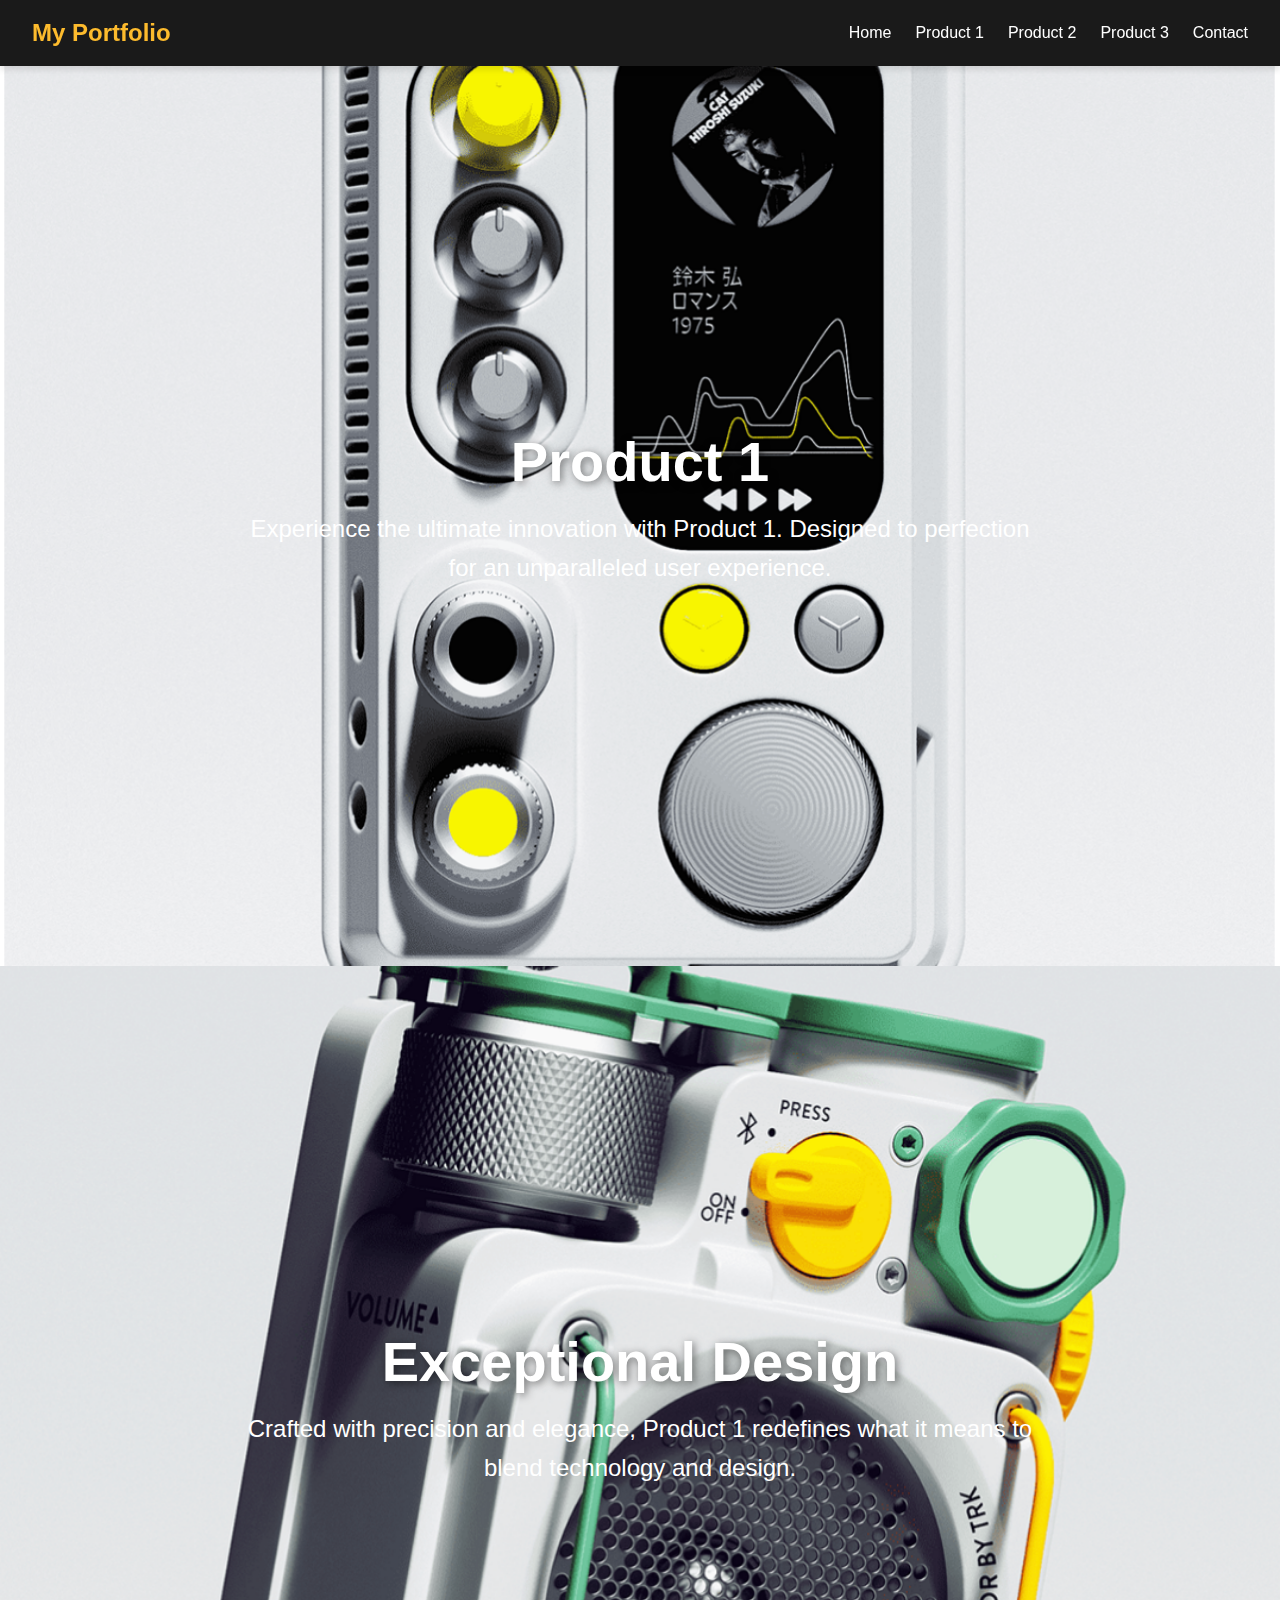
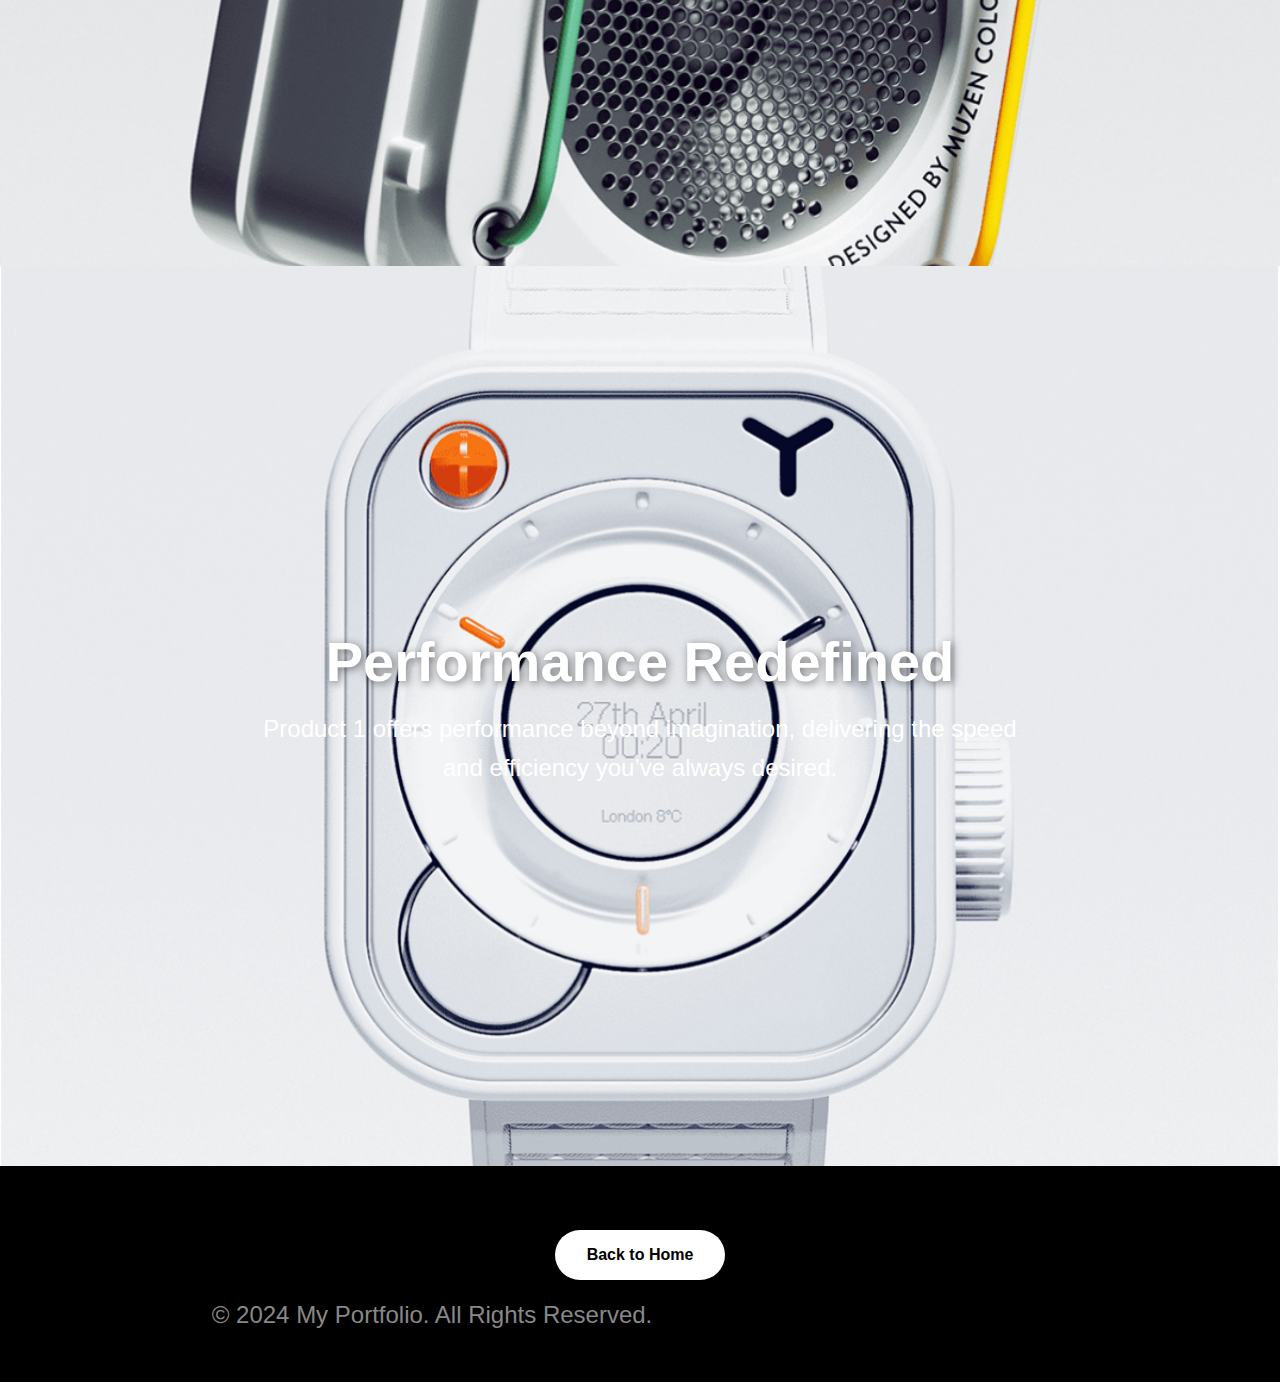
==== product1.html @ 31ce9033 "Add files via upload" ====
<!DOCTYPE html>
<html lang="en">
<head>
    <meta charset="UTF-8">
    <meta name="viewport" content="width=device-width, initial-scale=1.0">
    <title>Product 1 - Details</title>
    <link rel="stylesheet" href="style.css">
    <style>
        body {
            margin: 0;
            padding: 0;
            font-family: -apple-system, BlinkMacSystemFont, 'Segoe UI', Roboto, Helvetica, Arial, sans-serif;
            color: #fff;
            background-color: #000;
            scroll-behavior: smooth;
        }

        nav {
            display: flex;
            justify-content: space-between;
            align-items: center;
            padding: 0.5rem 2rem;
            background-color: #1a1a1a;
            position: sticky;
            top: 0;
            z-index: 1000;
            box-shadow: 0 4px 6px rgba(0, 0, 0, 0.1);
        }

        nav .logo a {
            text-decoration: none;
            font-size: 1.5rem;
            font-weight: bold;
            color: #fdbb2d;
        }

        nav ul {
            list-style: none;
            display: flex;
            gap: 1.5rem;
        }

        nav ul li {
            position: relative;
        }

        nav ul li a {
            text-decoration: none;
            color: #fff;
            font-size: 1rem;
            font-weight: 500;
            transition: color 0.3s ease;
        }

        nav ul li a:hover {
            color: #fdbb2d;
        }

        section {
            height: 100vh;
            display: flex;
            flex-direction: column;
            justify-content: center;
            align-items: center;
            text-align: center;
            background-size: cover;
            background-position: center;
        }

        .image1 {
            background: url('product1-image1.jpg') no-repeat center/cover;
        }

        .image2 {
            background: url('product1-image2.jpg') no-repeat center/cover;
        }

        .image3 {
            background: url('product1-image3.jpg') no-repeat center/cover;
        }

        h1 {
            font-size: 3.5rem;
            margin: 0;
            text-shadow: 2px 2px 8px rgba(0, 0, 0, 0.5);
        }

        p {
            font-size: 1.5rem;
            margin: 1rem 0;
            max-width: 800px;
            line-height: 1.6;
        }

        .btn {
            display: inline-block;
            margin-top: 2rem;
            padding: 1rem 2rem;
            background: #fff;
            color: #000;
            font-size: 1rem;
            font-weight: bold;
            text-decoration: none;
            border-radius: 50px;
            transition: all 0.3s ease-in-out;
        }

        .btn:hover {
            background: #333;
            color: #fff;
            transform: scale(1.1);
        }

        footer {
            background: #000;
            color: #888;
            padding: 2rem;
            text-align: center;
            font-size: 0.9rem;
        }
    </style>
</head>
<body>
    <!-- 添加的顶部导航栏 -->
    <nav>
        <div class="logo">
            <a href="index.html">My Portfolio</a>
        </div>
        <ul>
            <li><a href="index.html">Home</a></li>
            <li><a href="product1.html">Product 1</a></li>
            <li><a href="product2.html">Product 2</a></li>
            <li><a href="product3.html">Product 3</a></li>
            <li><a href="contact.html">Contact</a></li>
        </ul>
    </nav>

    <section class="image1">
        <div>
            <h1>Product 1</h1>
            <p>Experience the ultimate innovation with Product 1. Designed to perfection for an unparalleled user experience.</p>
        </div>
    </section>

    <section class="image2">
        <div>
            <h1>Exceptional Design</h1>
            <p>Crafted with precision and elegance, Product 1 redefines what it means to blend technology and design.</p>
        </div>
    </section>

    <section class="image3">
        <div>
            <h1>Performance Redefined</h1>
            <p>Product 1 offers performance beyond imagination, delivering the speed and efficiency you’ve always desired.</p>
        </div>
    </section>

    <!-- Footer，添加“Back to Home”按钮 -->
    <footer>
        <a href="index.html" class="btn">Back to Home</a>
        <p>&copy; 2024 My Portfolio. All Rights Reserved.</p>
    </footer>
</body>
</html>
---- style.css ----
/* 全局样式 */
body {
    margin: 0;
    padding: 0;
    font-family: -apple-system, BlinkMacSystemFont, 'Segoe UI', Roboto, Helvetica, Arial, sans-serif;
    color: #fff;
    background-color: #1a1a1a;
    transition: all 0.3s ease; /* 全局过渡效果 */
}

/* 导航栏样式 */
.navbar {
    display: flex;
    justify-content: space-between;
    align-items: center;
    padding: 0.5rem 2rem;
    background-color: #1a1a1a;
    color: #fff;
    position: sticky;
    top: 0;
    z-index: 1000;
    box-shadow: 0 4px 6px rgba(0, 0, 0, 0.1);
}

.navbar .logo a {
    text-decoration: none;
    font-size: 1.5rem;
    font-weight: bold;
    color: #fdbb2d;
}

.navbar .nav-links {
    list-style: none;
    display: flex;
    gap: 1.5rem;
}

.navbar .nav-links a {
    text-decoration: none;
    color: #fff;
    font-size: 1rem;
    font-weight: 500;
    position: relative;
    transition: color 0.3s ease; /* 悬停颜色过渡 */
}

.navbar .nav-links a:hover {
    color: #fdbb2d;
}

.navbar .nav-links a::after {
    content: "";
    position: absolute;
    left: 0;
    bottom: -4px;
    width: 0;
    height: 2px;
    background: #fdbb2d;
    transition: width 0.3s ease;
}

.navbar .nav-links a:hover::after {
    width: 100%;
}

/* 汉堡菜单样式（用于移动端） */
.hamburger {
    display: none;
    flex-direction: column;
    cursor: pointer;
    gap: 5px;
}

.hamburger span {
    width: 25px;
    height: 3px;
    background: #fff;
    transition: all 0.3s ease;
}

/* Hero 区域样式 */
.hero {
    display: flex;
    align-items: center;
    justify-content: center;
    height: 80vh;
    padding: 2rem;
    box-sizing: border-box;
    text-align: center;
}

.hero img {
    max-width: 25%;
    height: auto;
    border-radius: 50%;
    border: 3px solid #fdbb2d;
    margin-right: 2rem;
}

.hero img:hover {
    transform: scale(1.05); /* 图片悬停放大 */
}

.hero-text h1 {
    font-size: 2.5rem;
    font-weight: bold;
}

.hero-text p {
    font-size: 1.2rem;
    opacity: 0.9;
}

/* Projects 区域样式 */
.projects-section {
    padding: 4rem 2rem;
    text-align: center;
}

.projects-section h2 {
    font-size: 3rem;
    margin-bottom: 2rem;
    color: #fdbb2d;
}

.projects {
    display: grid;
    grid-template-columns: repeat(auto-fit, minmax(300px, 1fr));
    gap: 2rem;
}

.project {
    background: #262626;
    border-radius: 10px;
    overflow: hidden;
    transition: transform 0.3s, box-shadow 0.3s;
}

.project:hover {
    transform: translateY(-10px); /* 卡片悬浮效果 */
    box-shadow: 0 8px 15px rgba(0, 0, 0, 0.5); /* 增强阴影 */
}

.project img {
    max-width: 100%;
    height: auto;
    display: block;
    border-bottom: 3px solid #fdbb2d;
    transition: transform 0.3s ease; /* 图片悬停放大 */
}

.project:hover img {
    transform: scale(1.1);
}

.project:hover h3 {
    color: #fdbb2d; /* 标题悬停变色 */
}

.project p {
    margin: 0 1rem 1rem;
    color: #bbb;
}

/* Footer 样式 */
footer {
    background: #000;
    color: #888;
    padding: 2rem;
    text-align: center;
    font-size: 0.9rem;
}

footer a {
    display: inline-block;
    margin-top: 1rem;
    padding: 1rem 2rem;
    background-color: #1f1f1f;
    color: #fff;
    text-decoration: none;
    border-radius: 5px;
    transition: all 0.3s ease;
}

footer a:hover {
    transform: scale(1.05);
    background-color: #333;
}

/* 响应式设计 */
@media (max-width: 768px) {
    .nav-links {
        display: none;
        flex-direction: column;
        gap: 1rem;
        background-color: #1a1a1a;
        position: absolute;
        top: 100%;
        left: 0;
        width: 100%;
        padding: 1rem 0;
    }

    .nav-links.active {
        display: flex;
    }

    .hamburger {
        display: flex;
    }
}

.hamburger.active span:nth-child(1) {
    transform: rotate(45deg) translate(5px, 5px);
}

.hamburger.active span:nth-child(2) {
    opacity: 0;
}

.hamburger.active span:nth-child(3) {
    transform: rotate(-45deg) translate(5px, -5px);
}
/* 技能表格样式 */
.skills-table {
    margin: 2rem auto;
    text-align: center;
    padding: 1.5rem;
    background-color: #1f1f1f;
    border-radius: 10px;
    box-shadow: 0 4px 8px rgba(0, 0, 0, 0.3);
    max-width: 800px;
}

.skills-table h2 {
    font-size: 1.8rem;
    margin-bottom: 1.5rem;
    color: #fdbb2d;
}

/* 表格样式 */
.skills-table table {
    width: 100%;
    border-collapse: collapse;
    margin: 0 auto;
    color: #fff;
}

.skills-table th,
.skills-table td {
    padding: 1rem;
    text-align: left;
    font-size: 1rem;
}

.skills-table th {
    background-color: #333;
    color: #fdbb2d;
    text-align: center;
}

.skills-table tbody tr:nth-child(even) {
    background-color: #262626;
}

.skills-table tbody tr:hover {
    background-color: #333;
}

/* 进度条样式 */
.progress-bar {
    display: inline-block;
    height: 10px;
    width: 70%;
    background-color: #333;
    border-radius: 5px;
    overflow: hidden;
    position: relative;
    margin-right: 10px;
}

.progress-bar::after {
    content: '';
    display: block;
    height: 100%;
    background: linear-gradient(135deg, #fdbb2d, #ff6347);
    width: var(--progress);
    transition: width 0.5s ease-in-out;
}
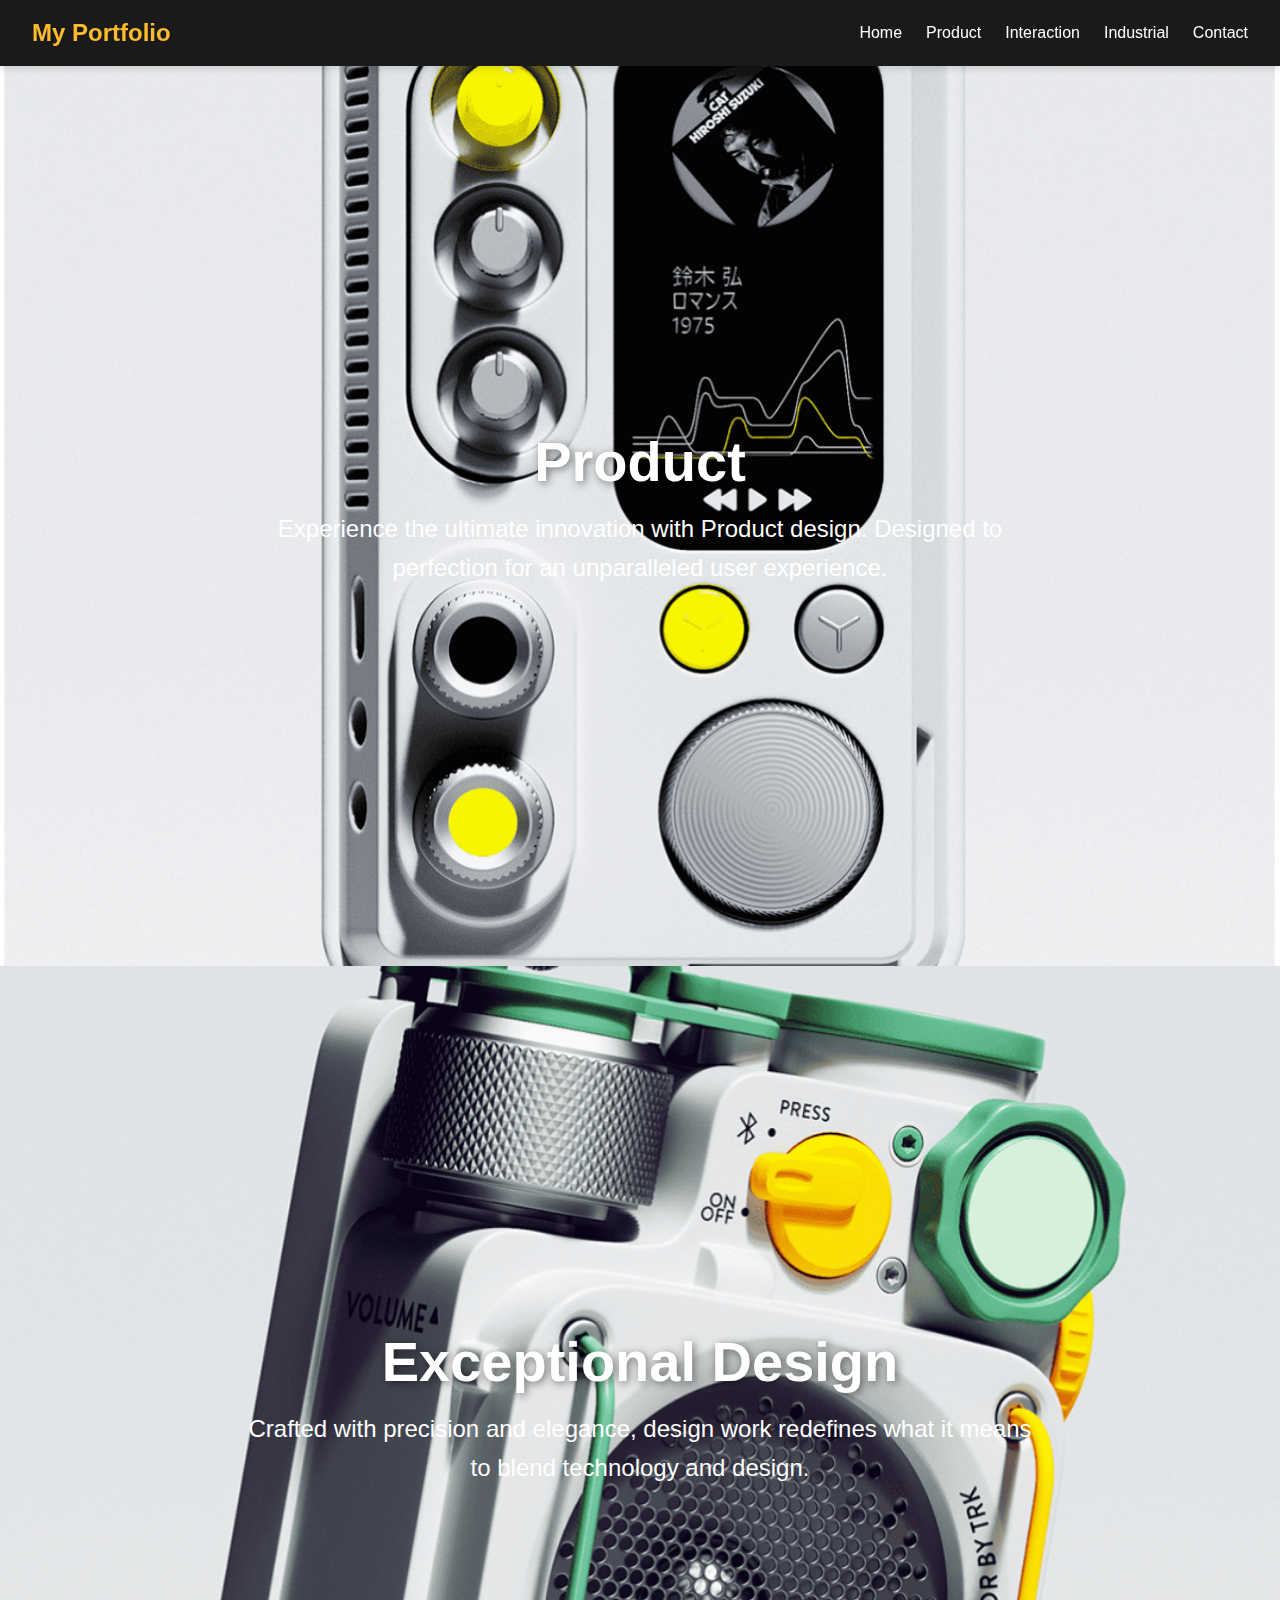
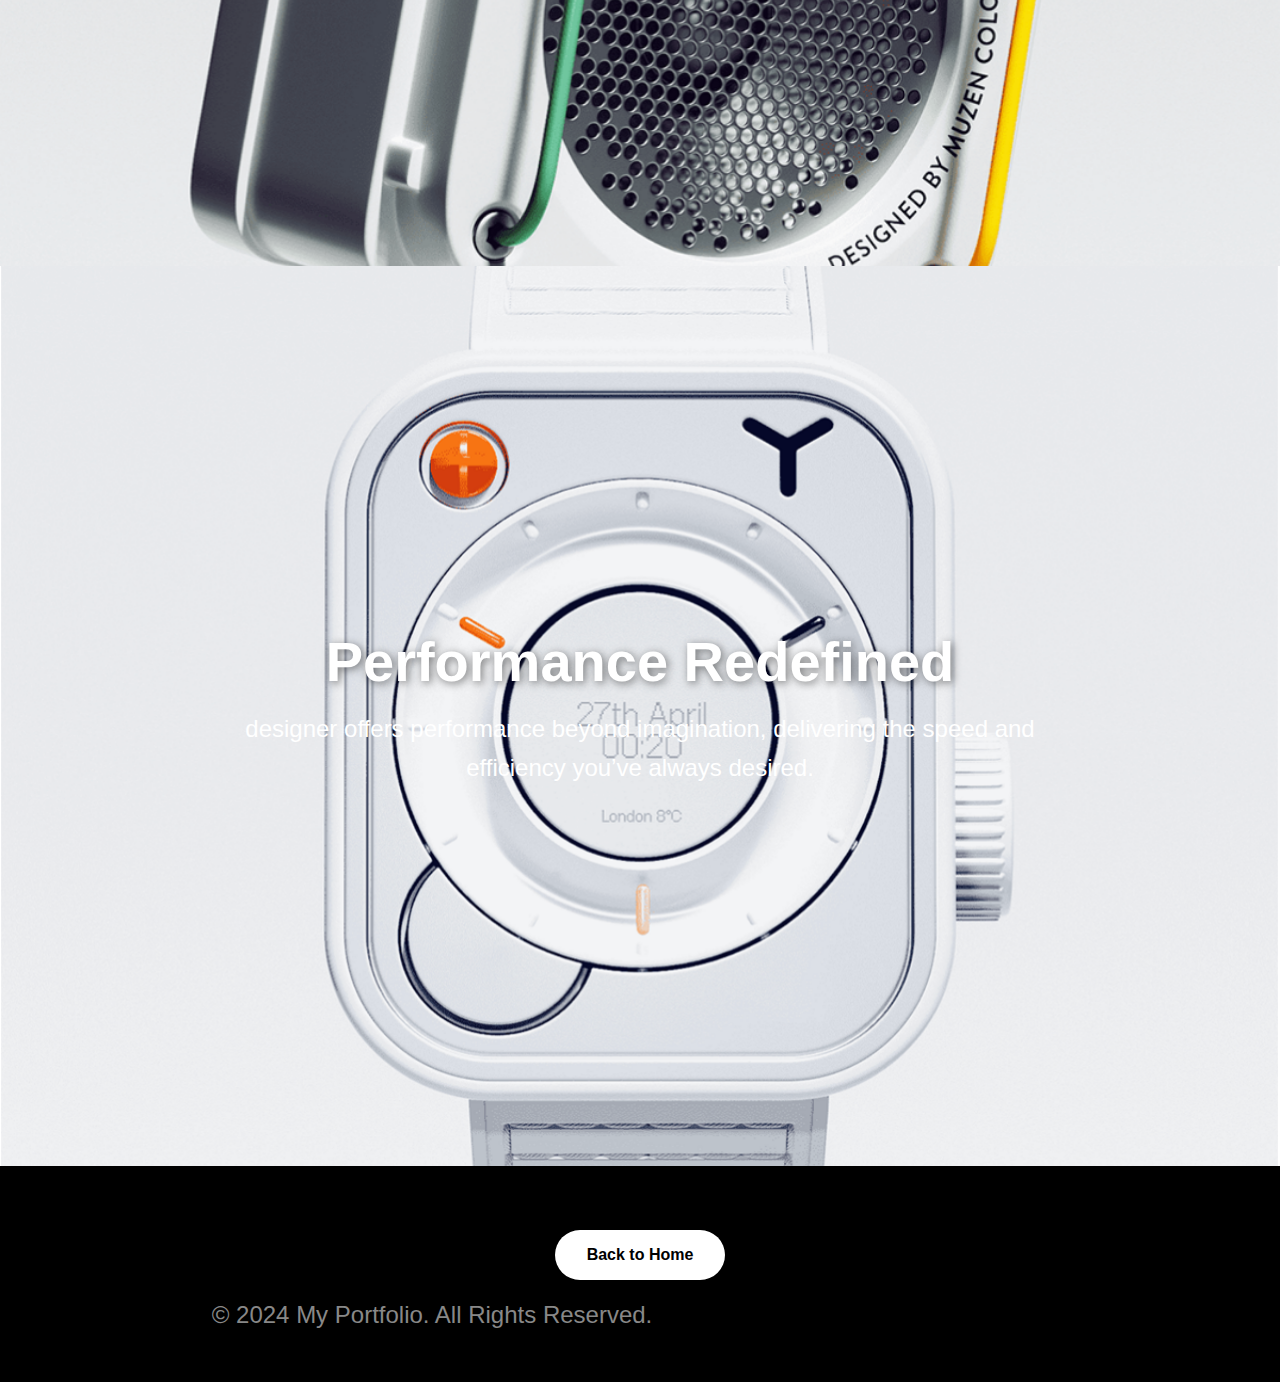
==== commit be6dacba: "Update product1.html" ====
--- a/product1.html
+++ b/product1.html
@@ -3,7 +3,7 @@
 <head>
     <meta charset="UTF-8">
     <meta name="viewport" content="width=device-width, initial-scale=1.0">
-    <title>Product 1 - Details</title>
+    <title>Interaction - Example</title>
     <link rel="stylesheet" href="style.css">
     <style>
         body {
@@ -128,31 +128,31 @@
         </div>
         <ul>
             <li><a href="index.html">Home</a></li>
-            <li><a href="product1.html">Product 1</a></li>
-            <li><a href="product2.html">Product 2</a></li>
-            <li><a href="product3.html">Product 3</a></li>
+            <li><a href="product1.html">Product</a></li>
+            <li><a href="product2.html">Interaction</a></li>
+            <li><a href="product3.html">Industrial</a></li>
             <li><a href="contact.html">Contact</a></li>
         </ul>
     </nav>
 
     <section class="image1">
         <div>
-            <h1>Product 1</h1>
-            <p>Experience the ultimate innovation with Product 1. Designed to perfection for an unparalleled user experience.</p>
+            <h1>Product</h1>
+            <p>Experience the ultimate innovation with Product design. Designed to perfection for an unparalleled user experience.</p>
         </div>
     </section>
 
     <section class="image2">
         <div>
             <h1>Exceptional Design</h1>
-            <p>Crafted with precision and elegance, Product 1 redefines what it means to blend technology and design.</p>
+            <p>Crafted with precision and elegance, design work redefines what it means to blend technology and design.</p>
         </div>
     </section>
 
     <section class="image3">
         <div>
             <h1>Performance Redefined</h1>
-            <p>Product 1 offers performance beyond imagination, delivering the speed and efficiency you’ve always desired.</p>
+            <p>designer offers performance beyond imagination, delivering the speed and efficiency you’ve always desired.</p>
         </div>
     </section>
 
